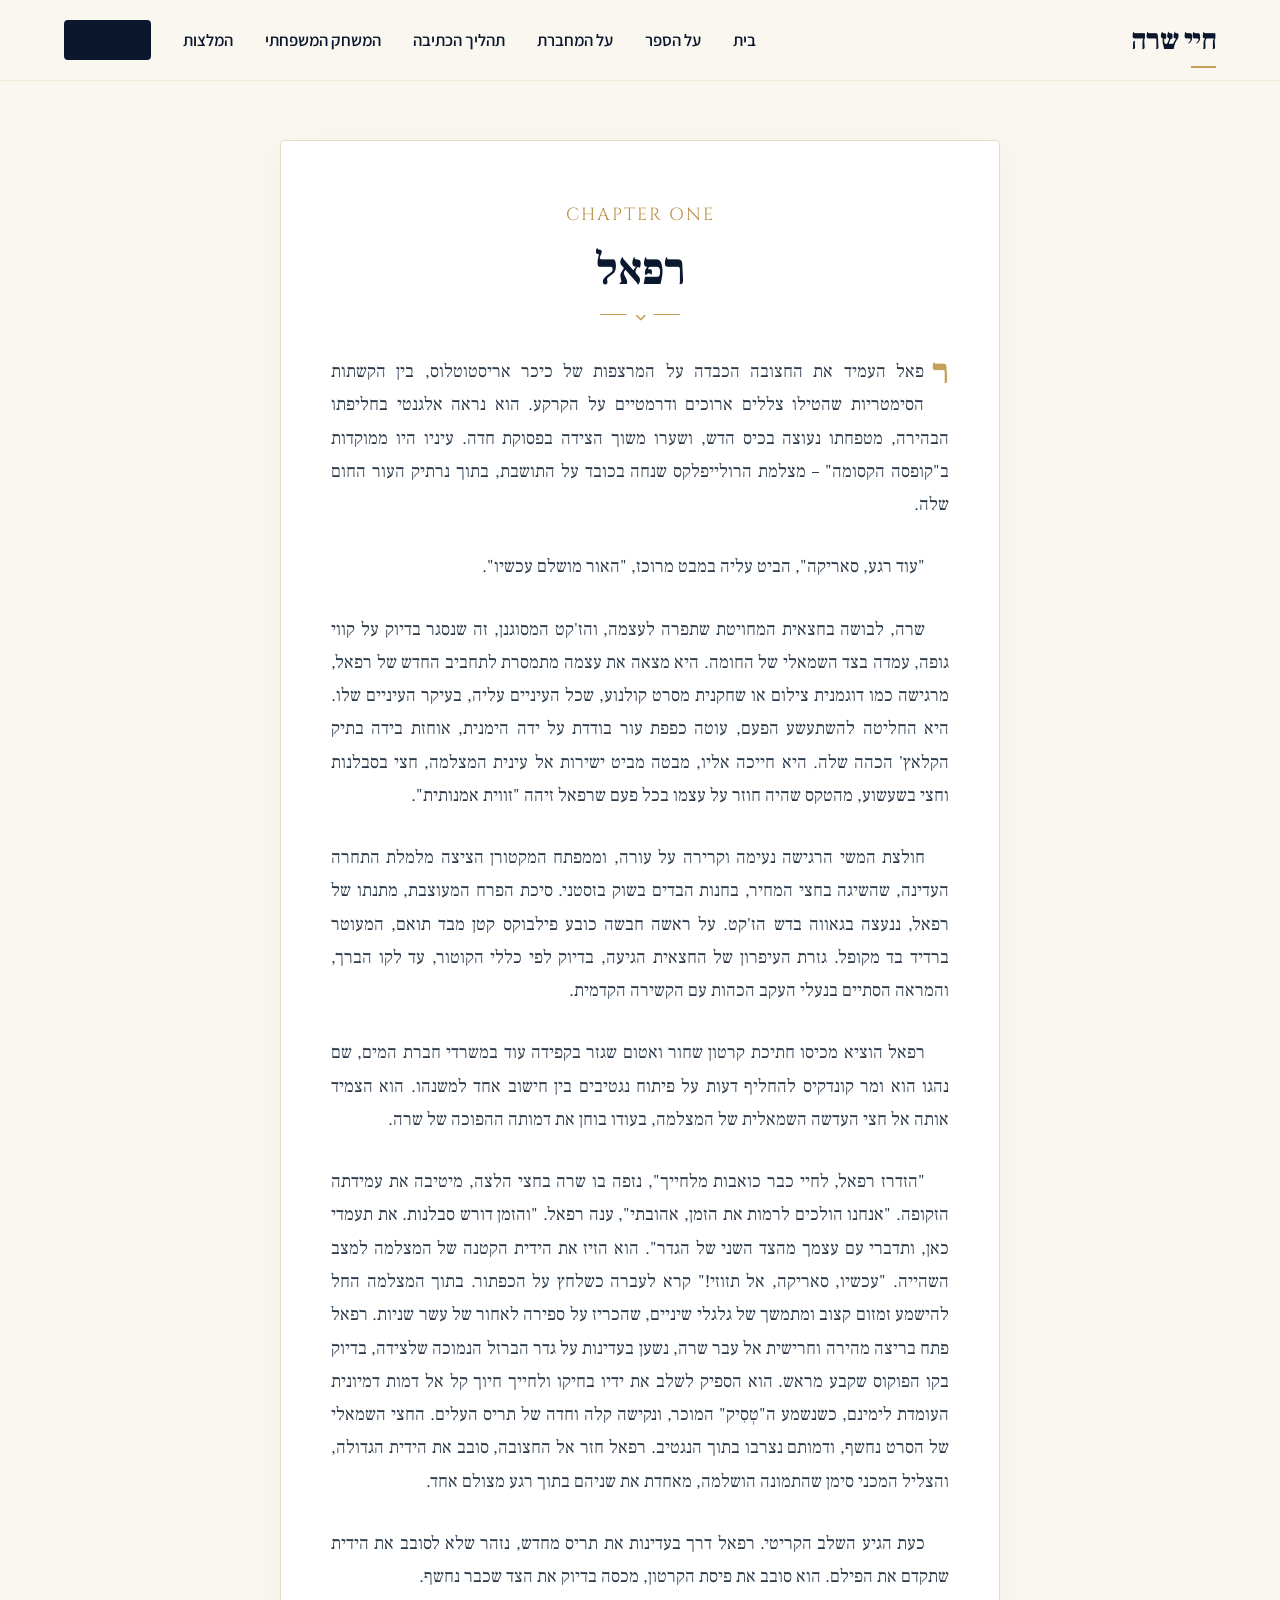
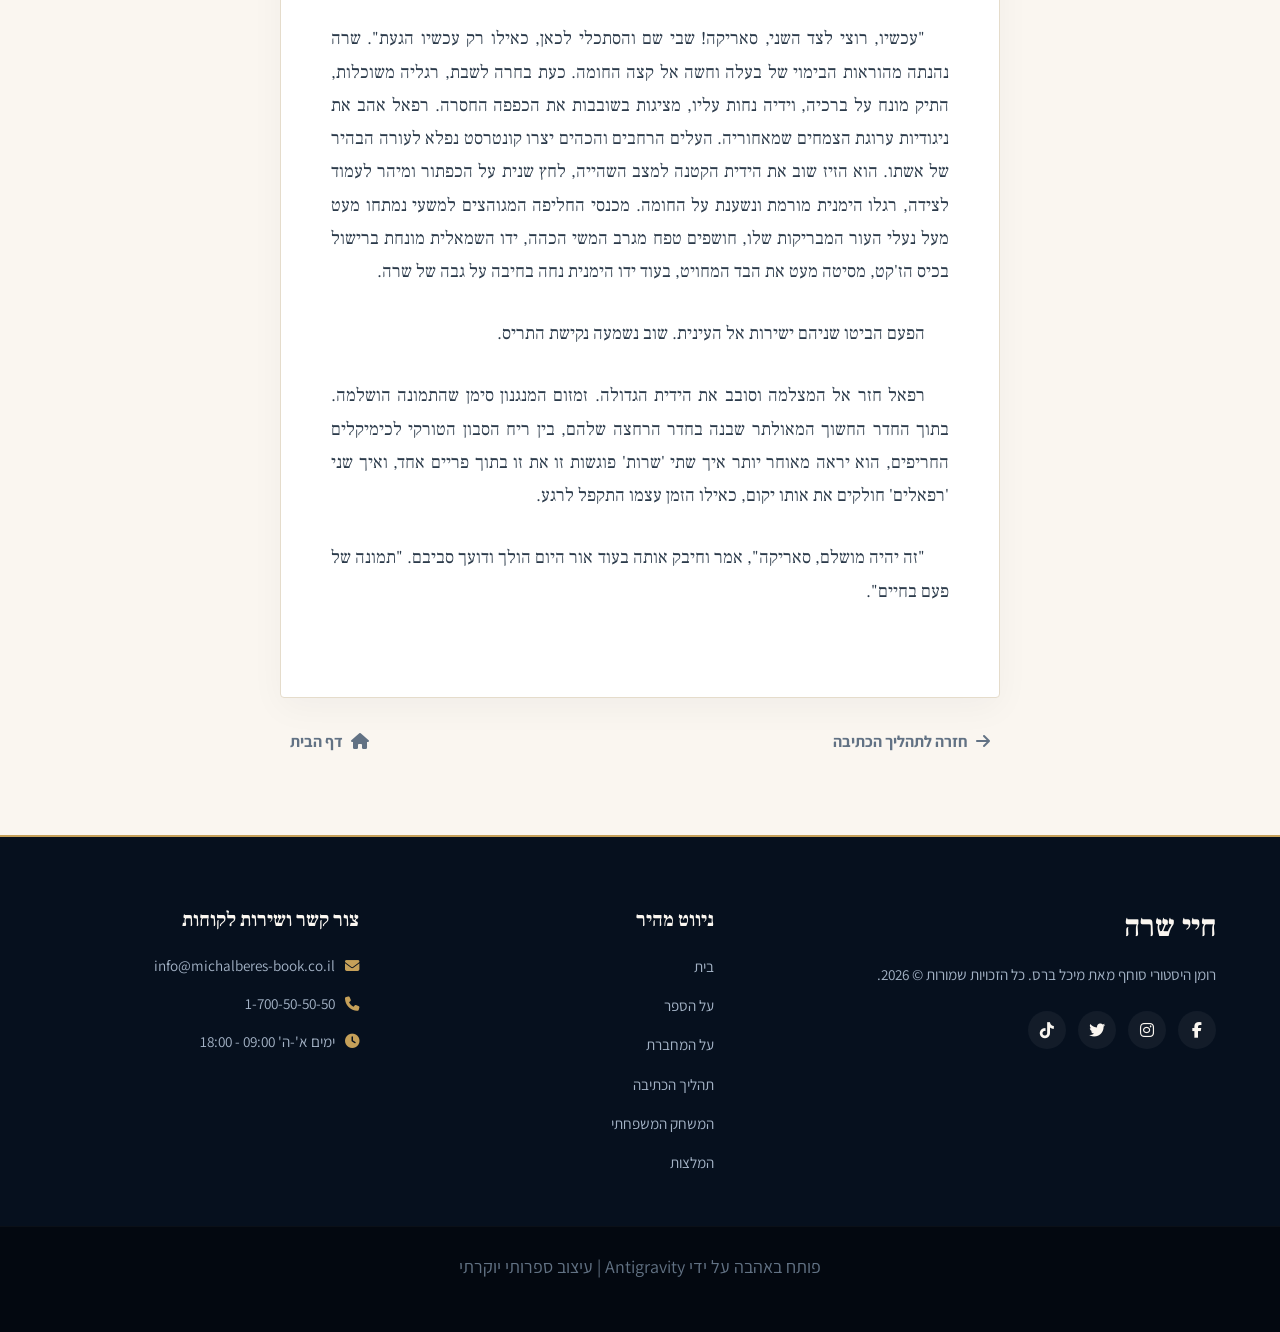
==== refael-chapter.html @ fc4e6c04 "Add full text reader page for Refael chapter and link it from case study" ====
<!DOCTYPE html>
<html lang="he" dir="rtl">
<head>
    <meta charset="UTF-8">
    <meta name="viewport" content="width=device-width, initial-scale=1.0">
    <meta name="description" content="הפרק המלא 'רפאל' מתוך הרומן ההיסטורי 'חיי שרה' מאת מיכל ברס.">
    <title>הפרק המלא: רפאל | חיי שרה מאת מיכל ברס</title>
    <!-- Google Fonts: Frank Ruhl Libre (Serif for headings) and Assistant (Sans-Serif for body) -->
    <link rel="preconnect" href="https://fonts.googleapis.com">
    <link rel="preconnect" href="https://fonts.gstatic.com" crossorigin>
    <link href="https://fonts.googleapis.com/css2?family=Assistant:wght@300;400;600;700&family=Frank+Ruhl+Libre:wght@300;500;700;900&family=Cinzel:wght@500;700&display=swap" rel="stylesheet">
    <!-- Font Awesome Icons -->
    <link rel="stylesheet" href="https://cdnjs.cloudflare.com/ajax/libs/font-awesome/6.4.0/css/all.min.css">
    <!-- Main stylesheet -->
    <link rel="stylesheet" href="styles.css">
    <style>
        .chapter-reader-page {
            padding-top: 140px;
            padding-bottom: 80px;
            background-color: var(--bg-cream);
        }
        .chapter-container-book {
            max-width: 720px;
            margin: 0 auto;
            background-color: #ffffff;
            border: 1px solid #e5dccb;
            padding: 60px 50px;
            box-shadow: 0 10px 35px rgba(10, 23, 44, 0.04);
            border-radius: 4px;
            position: relative;
        }
        @media (max-width: 768px) {
            .chapter-container-book {
                padding: 40px 24px;
                border: none;
                box-shadow: none;
                background: transparent;
            }
        }
        .chapter-title-decor {
            text-align: center;
            margin-bottom: 40px;
        }
        .chapter-num {
            font-family: var(--font-english);
            font-size: 1.1rem;
            color: var(--color-gold-hover);
            letter-spacing: 2px;
            text-transform: uppercase;
            display: block;
            margin-bottom: 10px;
        }
        .chapter-title {
            font-size: 2.8rem;
            font-weight: 700;
            color: var(--text-primary);
        }
        .chapter-decor-line {
            width: 80px;
            height: 1px;
            background-color: var(--color-gold);
            margin: 15px auto 0 auto;
            position: relative;
        }
        .chapter-decor-line::after {
            content: '\f107';
            font-family: 'Font Awesome 6 Free';
            font-weight: 900;
            position: absolute;
            top: -7px;
            left: 50%;
            transform: translateX(-50%);
            background-color: #fff;
            padding: 0 8px;
            color: var(--color-gold);
            font-size: 0.8rem;
        }
        .chapter-body-text {
            font-family: var(--font-heading);
            font-size: 1.35rem;
            line-height: 1.85;
            color: var(--text-secondary);
            text-align: justify;
            text-justify: inter-word;
        }
        .chapter-body-text p {
            margin-bottom: 1.8rem;
            text-indent: 1.5rem;
        }
        .chapter-body-text p:first-of-type {
            text-indent: 0;
        }
        .chapter-body-text p:first-of-type::first-letter {
            font-size: 2.2rem;
            font-weight: 900;
            color: var(--color-gold);
            float: right;
            margin-left: 8px;
            line-height: 1;
        }
        .reader-back-nav {
            max-width: 720px;
            margin: 30px auto 0 auto;
            display: flex;
            justify-content: space-between;
            align-items: center;
            padding: 0 10px;
        }
        .reader-back-nav a {
            font-family: var(--font-body);
            font-weight: 700;
            color: var(--text-muted);
            transition: var(--transition-quick);
            display: flex;
            align-items: center;
            gap: 8px;
        }
        .reader-back-nav a:hover {
            color: var(--color-gold-hover);
        }
    </style>
</head>
<body>

    <!-- Navigation Header -->
    <header class="main-header">
        <div class="header-container">
            <div class="logo">
                <a href="index.html" class="logo-text">חיי שרה</a>
            </div>
            
            <nav class="main-nav" id="mainNav">
                <ul>
                    <li><a href="index.html#hero">בית</a></li>
                    <li><a href="index.html#about">על הספר</a></li>
                    <li><a href="index.html#author">על המחברת</a></li>
                    <li><a href="writing-process.html">תהליך הכתיבה</a></li>
                    <li><a href="index.html#family-game">המשחק המשפחתי</a></li>
                    <li><a href="index.html#reviews">המלצות</a></li>
                    <li><a href="index.html#purchase" class="btn btn-nav">להזמנה עכשיו</a></li>
                </ul>
            </nav>

            <button class="nav-toggle" id="navToggle" aria-label="תפריט ניווט">
                <span></span>
                <span></span>
                <span></span>
            </button>
        </div>
    </header>

    <main class="chapter-reader-page">
        <div class="chapter-container-book">
            <div class="chapter-title-decor">
                <span class="chapter-num">Chapter One</span>
                <h1 class="chapter-title">רפאל</h1>
                <div class="chapter-decor-line"></div>
            </div>

            <div class="chapter-body-text">
                <p>רפאל העמיד את החצובה הכבדה על המרצפות של כיכר אריסטוטלוס, בין הקשתות הסימטריות שהטילו צללים ארוכים ודרמטיים על הקרקע. הוא נראה אלגנטי בחליפתו הבהירה, מטפחתו נעוצה בכיס הדש, ושערו משוך הצידה בפסוקת חדה. עיניו היו ממוקדות ב"קופסה הקסומה" – מצלמת הרולייפלקס שנחה בכובד על התושבת, בתוך נרתיק העור החום שלה.</p>
                
                <p>"עוד רגע, סאריקה", הביט עליה במבט מרוכז, "האור מושלם עכשיו".</p>
                
                <p>שרה, לבושה בחצאית המחויטת שתפרה לעצמה, והז'קט המסוגנן, זה שנסגר בדיוק על קווי גופה, עמדה בצד השמאלי של החומה. היא מצאה את עצמה מתמסרת לתחביב החדש של רפאל, מרגישה כמו דוגמנית צילום או שחקנית מסרט קולנוע, שכל העיניים עליה, בעיקר העיניים שלו. היא החליטה להשתעשע הפעם, עוטה כפפת עור בודדת על ידה הימנית, אוחזת בידה בתיק הקלאץ' הכהה שלה. היא חייכה אליו, מבטה מביט ישירות אל עינית המצלמה, חצי בסבלנות וחצי בשעשוע, מהטקס שהיה חוזר על עצמו בכל פעם שרפאל זיהה "זווית אמנותית".</p>
                
                <p>חולצת המשי הרגישה נעימה וקרירה על עורה, וממפתח המקטורן הציצה מלמלת התחרה העדינה, שהשיגה בחצי המחיר, בחנות הבדים בשוק בזסטני. סיכת הפרח המעוצבת, מתנתו של רפאל, ננעצה בגאווה בדש הז'קט. על ראשה חבשה כובע פילבוקס קטן מבד תואם, המעוטר ברדיד בד מקופל. גזרת העיפרון של החצאית הגיעה, בדיוק לפי כללי הקוטור, עד לקו הברך, והמראה הסתיים בנעלי העקב הכהות עם הקשירה הקדמית.</p>
                
                <p>רפאל הוציא מכיסו חתיכת קרטון שחור ואטום שגזר בקפידה עוד במשרדי חברת המים, שם נהגו הוא ומר קונדקיס להחליף דעות על פיתוח נגטיבים בין חישוב אחד למשנהו. הוא הצמיד אותה אל חצי העדשה השמאלית של המצלמה, בעודו בוחן את דמותה ההפוכה של שרה.</p>
                
                <p>"הזדרז רפאל, לחיי כבר כואבות מלחייך", נזפה בו שרה בחצי הלצה, מיטיבה את עמידתה הזקופה. "אנחנו הולכים לרמות את הזמן, אהובתי", ענה רפאל. "והזמן דורש סבלנות. את תעמדי כאן, ותדברי עם עצמך מהצד השני של הגדר". הוא הזיז את הידית הקטנה של המצלמה למצב השהייה. "עכשיו, סאריקה, אל תזוזי!" קרא לעברה כשלחץ על הכפתור. בתוך המצלמה החל להישמע זמזום קצוב ומתמשך של גלגלי שיניים, שהכריז על ספירה לאחור של עשר שניות. רפאל פתח בריצה מהירה וחרישית אל עבר שרה, נשען בעדינות על גדר הברזל הנמוכה שלצידה, בדיוק בקו הפוקוס שקבע מראש. הוא הספיק לשלב את ידיו בחיקו ולחייך חיוך קל אל דמות דמיונית העומדת לימינם, כשנשמע ה"טְסִיק" המוכר, ונקישה קלה וחדה של תריס העלים. החצי השמאלי של הסרט נחשף, ודמותם נצרבו בתוך הנגטיב. רפאל חזר אל החצובה, סובב את הידית הגדולה, והצליל המכני סימן שהתמונה הושלמה, מאחדת את שניהם בתוך רגע מצולם אחד.</p>
                
                <p>כעת הגיע השלב הקריטי. רפאל דרך בעדינות את תריס מחדש, נזהר שלא לסובב את הידית שתקדם את הפילם. הוא סובב את פיסת הקרטון, מכסה בדיוק את הצד שכבר נחשף.</p>
                
                <p>"עכשיו, רוצי לצד השני, סאריקה! שבי שם והסתכלי לכאן, כאילו רק עכשיו הגעת". שרה נהנתה מהוראות הבימוי של בעלה וחשה אל קצה החומה. כעת בחרה לשבת, רגליה משוכלות, התיק מונח על ברכיה, וידיה נחות עליו, מציגות בשובבות את הכפפה החסרה. רפאל אהב את ניגודיות ערוגת הצמחים שמאחוריה. העלים הרחבים והכהים יצרו קונטרסט נפלא לעורה הבהיר של אשתו. הוא הזיז שוב את הידית הקטנה למצב השהייה, לחץ שנית על הכפתור ומיהר לעמוד לצידה, רגלו הימנית מורמת ונשענת על החומה. מכנסי החליפה המגוהצים למשעי נמתחו מעט מעל נעלי העור המבריקות שלו, חושפים טפח מגרב המשי הכהה, ידו השמאלית מונחת ברישול בכיס הז'קט, מסיטה מעט את הבד המחויט, בעוד ידו הימנית נחה בחיבה על גבה של שרה.</p>
                
                <p>הפעם הביטו שניהם ישירות אל העינית. שוב נשמעה נקישת התריס.</p>
                
                <p>רפאל חזר אל המצלמה וסובב את הידית הגדולה. זמזום המנגנון סימן שהתמונה הושלמה. בתוך החדר החשוך המאולתר שבנה בחדר הרחצה שלהם, בין ריח הסבון הטורקי לכימיקלים החריפים, הוא יראה מאוחר יותר איך שתי 'שרות' פוגשות זו את זו בתוך פריים אחד, ואיך שני 'רפאלים' חולקים את אותו יקום, כאילו הזמן עצמו התקפל לרגע.</p>
                
                <p>"זה יהיה מושלם, סאריקה", אמר וחיבק אותה בעוד אור היום הולך ודועך סביבם. "תמונה של פעם בחיים".</p>
            </div>
        </div>

        <div class="reader-back-nav">
            <a href="writing-process.html"><i class="fa-solid fa-arrow-right"></i> חזרה לתהליך הכתיבה</a>
            <a href="index.html"><i class="fa-solid fa-house"></i> דף הבית</a>
        </div>
    </main>

    <!-- Footer -->
    <footer class="main-footer">
        <div class="container footer-container">
            <div class="footer-brand">
                <h2>חיי שרה</h2>
                <p>רומן היסטורי סוחף מאת מיכל ברס. כל הזכויות שמורות © 2026.</p>
                <div class="social-links">
                    <a href="#" aria-label="פייסבוק"><i class="fa-brands fa-facebook-f"></i></a>
                    <a href="#" aria-label="אינסטגרם"><i class="fa-brands fa-instagram"></i></a>
                    <a href="#" aria-label="טוויטר"><i class="fa-brands fa-twitter"></i></a>
                    <a href="#" aria-label="בוקטיקוק"><i class="fa-brands fa-tiktok"></i></a>
                </div>
            </div>

            <div class="footer-links">
                <h3>ניווט מהיר</h3>
                <ul>
                    <li><a href="index.html#hero">בית</a></li>
                    <li><a href="index.html#about">על הספר</a></li>
                    <li><a href="index.html#author">על המחברת</a></li>
                    <li><a href="writing-process.html">תהליך הכתיבה</a></li>
                    <li><a href="index.html#family-game">המשחק המשפחתי</a></li>
                    <li><a href="index.html#reviews">המלצות</a></li>
                </ul>
            </div>

            <div class="footer-contact">
                <h3>צור קשר ושירות לקוחות</h3>
                <p><i class="fa-solid fa-envelope text-gold"></i> info@michalberes-book.co.il</p>
                <p><i class="fa-solid fa-phone text-gold"></i> 1-700-50-50-50</p>
                <p><i class="fa-solid fa-clock text-gold"></i> ימים א'-ה' 09:00 - 18:00</p>
            </div>
        </div>
        <div class="footer-bottom">
            <p>פותח באהבה על ידי Antigravity | עיצוב ספרותי יוקרתי</p>
        </div>
    </footer>

    <!-- Script files -->
    <script src="script.js"></script>
</body>
</html>
---- styles.css ----
/* ==========================================================================
   Design System Variables & Base Settings
   ========================================================================== */
:root {
    --bg-cream: #faf6f0;
    --bg-cream-dark: #f3ede2;
    --bg-white: #ffffff;
    --text-primary: #0a172c; /* Deep luxury navy */
    --text-secondary: #2b3a4a; /* Medium charcoal navy */
    --text-muted: #627284;
    --color-gold: #c5a059; /* Sophisticated gold */
    --color-gold-hover: #b69047;
    --color-gold-light: #f5efe1;
    --color-navy-dark: #06101e;
    --color-navy-light: #162a45;
    
    --shadow-soft: 0 10px 30px rgba(10, 23, 44, 0.05);
    --shadow-medium: 0 15px 40px rgba(10, 23, 44, 0.08);
    --shadow-gold: 0 8px 25px rgba(197, 160, 89, 0.25);
    
    --font-heading: 'Frank Ruhl Libre', serif;
    --font-body: 'Assistant', sans-serif;
    --font-english: 'Cinzel', serif;
    
    --transition-smooth: all 0.4s cubic-bezier(0.165, 0.84, 0.44, 1);
    --transition-quick: all 0.2s ease-in-out;
}

/* Base Resets */
*, *::before, *::after {
    box-sizing: border-box;
    margin: 0;
    padding: 0;
}

html {
    scroll-behavior: smooth;
    font-size: 16px;
    -webkit-font-smoothing: antialiased;
}

body {
    background-color: var(--bg-cream);
    color: var(--text-secondary);
    font-family: var(--font-body);
    line-height: 1.7;
    overflow-x: hidden;
    text-align: right; /* RTL default */
}

/* Typography Selection */
h1, h2, h3, h4, h5, h6 {
    font-family: var(--font-heading);
    color: var(--text-primary);
    font-weight: 700;
    line-height: 1.3;
}

p {
    font-size: 1.125rem;
    margin-bottom: 1.5rem;
}

a {
    color: inherit;
    text-decoration: none;
    transition: var(--transition-quick);
}

img {
    max-width: 100%;
    height: auto;
    display: block;
}

.container {
    width: 100%;
    max-width: 1200px;
    margin: 0 auto;
    padding: 0 24px;
}

/* ==========================================================================
   Reusable UI Components
   ========================================================================== */
.btn {
    display: inline-flex;
    align-items: center;
    justify-content: center;
    gap: 8px;
    font-family: var(--font-body);
    font-weight: 700;
    font-size: 1.05rem;
    padding: 14px 28px;
    border-radius: 4px;
    cursor: pointer;
    transition: var(--transition-smooth);
    border: none;
}

.btn-primary {
    background: linear-gradient(135deg, var(--color-gold) 0%, #b8934b 100%);
    color: var(--bg-white);
    box-shadow: var(--shadow-gold);
}

.btn-primary:hover {
    transform: translateY(-2px);
    box-shadow: 0 12px 30px rgba(197, 160, 89, 0.35);
    background: linear-gradient(135deg, #ccaa62 0%, #a6813a 100%);
}

.btn-outline {
    background: transparent;
    color: var(--text-primary);
    border: 2px solid var(--text-primary);
}

.btn-outline:hover {
    background-color: var(--text-primary);
    color: var(--bg-cream);
    transform: translateY(-2px);
}

.btn-nav {
    background-color: var(--text-primary);
    color: var(--bg-cream);
    font-size: 0.95rem;
    padding: 8px 18px;
}

.btn-nav:hover {
    background-color: var(--color-gold);
    color: var(--bg-white);
    transform: scale(1.03);
}

.btn-sm {
    padding: 8px 16px;
    font-size: 0.9rem;
}

.btn-gold {
    background-color: var(--color-gold);
    color: var(--bg-white);
}

.btn-gold:hover {
    background-color: var(--color-gold-hover);
}

.btn-block {
    width: 100%;
}

.text-gold {
    color: var(--color-gold);
}

.text-center {
    text-align: center;
}

/* Sections Styling */
section {
    padding: 90px 0;
    position: relative;
}

.section-header {
    margin-bottom: 55px;
}

.section-subtitle {
    font-family: var(--font-english);
    font-size: 1.1rem;
    text-transform: uppercase;
    letter-spacing: 2px;
    color: var(--color-gold);
    display: block;
    margin-bottom: 10px;
    font-weight: 700;
}

.section-title {
    font-size: 2.5rem;
    font-weight: 800;
}

.title-divider {
    width: 70px;
    height: 3px;
    background-color: var(--color-gold);
    margin: 20px auto 0 auto;
}

.title-divider.align-right {
    margin-right: 0;
    margin-left: auto;
}

.paragraph-lead {
    font-size: 1.3rem;
    font-weight: 600;
    color: var(--text-primary);
    line-height: 1.6;
}

/* ==========================================================================
   Header and Navigation
   ========================================================================== */
.main-header {
    position: fixed;
    top: 0;
    left: 0;
    width: 100%;
    z-index: 100;
    background-color: rgba(250, 246, 240, 0.85);
    backdrop-filter: blur(15px);
    -webkit-backdrop-filter: blur(15px);
    border-bottom: 1px solid rgba(197, 160, 89, 0.15);
    transition: var(--transition-smooth);
}

.main-header.scrolled {
    padding: 8px 0;
    background-color: rgba(250, 246, 240, 0.98);
    box-shadow: var(--shadow-soft);
}

.header-container {
    display: flex;
    justify-content: space-between;
    align-items: center;
    height: 80px;
    max-width: 1200px;
    margin: 0 auto;
    padding: 0 24px;
}

.logo {
    display: flex;
    align-items: center;
}

.logo-text {
    font-family: var(--font-heading);
    font-size: 1.8rem;
    font-weight: 900;
    color: var(--text-primary);
    position: relative;
    letter-spacing: -0.5px;
}

.logo-text::after {
    content: '';
    position: absolute;
    bottom: -4px;
    right: 0;
    width: 25px;
    height: 2px;
    background-color: var(--color-gold);
}

.main-nav ul {
    display: flex;
    list-style: none;
    align-items: center;
    gap: 32px;
}

.main-nav a {
    font-family: var(--font-body);
    font-weight: 600;
    font-size: 1.05rem;
    color: var(--text-primary);
    position: relative;
    padding: 6px 0;
}

.main-nav a:not(.btn)::after {
    content: '';
    position: absolute;
    bottom: 0;
    right: 0;
    width: 0;
    height: 2px;
    background-color: var(--color-gold);
    transition: var(--transition-quick);
}

.main-nav a:not(.btn):hover::after {
    width: 100%;
}

.main-nav a:not(.btn):hover {
    color: var(--color-gold);
}

/* Nav Toggle for mobile */
.nav-toggle {
    display: none;
    background: transparent;
    border: none;
    cursor: pointer;
    flex-direction: column;
    gap: 6px;
    width: 30px;
    height: 24px;
    justify-content: center;
    z-index: 101;
}

.nav-toggle span {
    width: 100%;
    height: 2px;
    background-color: var(--text-primary);
    transition: var(--transition-quick);
}

.nav-toggle.active span:nth-child(1) {
    transform: rotate(45deg) translate(6px, 6px);
}

.nav-toggle.active span:nth-child(2) {
    opacity: 0;
}

.nav-toggle.active span:nth-child(3) {
    transform: rotate(-45deg) translate(5px, -5px);
}

/* Floating conversion bar for mobile */
.floating-bar {
    position: fixed;
    bottom: 0;
    left: 0;
    width: 100%;
    background-color: var(--color-navy-dark);
    color: var(--bg-cream);
    z-index: 99;
    padding: 12px 20px;
    box-shadow: 0 -5px 25px rgba(0, 0, 0, 0.15);
    transform: translateY(100%);
    transition: var(--transition-smooth);
    border-top: 1px solid rgba(197, 160, 89, 0.3);
}

.floating-bar.visible {
    transform: translateY(0);
}

.floating-bar-container {
    display: flex;
    justify-content: space-between;
    align-items: center;
    max-width: 600px;
    margin: 0 auto;
}

.floating-title {
    font-family: var(--font-heading);
    font-weight: 700;
    font-size: 1.05rem;
}

/* ==========================================================================
   Hero Section
   ========================================================================== */
.hero-section {
    min-height: 100vh;
    padding-top: 140px;
    padding-bottom: 70px;
    display: flex;
    align-items: center;
    background: radial-gradient(circle at 10% 20%, rgba(250, 246, 240, 0.85) 0%, rgba(243, 237, 226, 0.95) 100%);
}

.hero-bg-overlay {
    position: absolute;
    top: 0;
    left: 0;
    width: 100%;
    height: 100%;
    background-image: radial-gradient(rgba(197, 160, 89, 0.04) 1px, transparent 0);
    background-size: 24px 24px;
    pointer-events: none;
}

.hero-container {
    display: grid;
    grid-template-columns: 1.2fr 0.8fr;
    gap: 60px;
    align-items: center;
}

.hero-content {
    position: relative;
    z-index: 2;
}

.hero-badge {
    display: inline-block;
    padding: 6px 14px;
    background-color: var(--color-gold-light);
    color: var(--color-gold-hover);
    font-family: var(--font-body);
    font-weight: 700;
    font-size: 0.9rem;
    border-radius: 50px;
    margin-bottom: 20px;
    border: 1px solid rgba(197, 160, 89, 0.2);
}

.hero-title {
    font-size: 4.2rem;
    font-weight: 900;
    letter-spacing: -1px;
    margin-bottom: 12px;
    color: var(--text-primary);
    text-shadow: 0 2px 10px rgba(10, 23, 44, 0.02);
}

.hero-subtitle {
    font-size: 1.8rem;
    font-weight: 500;
    color: var(--text-secondary);
    margin-bottom: 24px;
    line-height: 1.4;
    max-width: 90%;
}

.hero-lead {
    font-size: 1.2rem;
    color: var(--text-muted);
    margin-bottom: 35px;
    max-width: 85%;
}

.hero-cta-group {
    display: flex;
    gap: 16px;
    margin-bottom: 40px;
}

.hero-trust-indicators {
    display: flex;
    gap: 28px;
    flex-wrap: wrap;
}

.trust-item {
    display: flex;
    align-items: center;
    gap: 8px;
    font-size: 0.95rem;
    font-weight: 600;
    color: var(--text-primary);
}

.trust-item i {
    font-size: 0.9rem;
}

/* Interactive 3D Book Mockup Styling */
.hero-image-wrapper {
    display: flex;
    justify-content: center;
    align-items: center;
    position: relative;
    z-index: 2;
}

.book-container-3d {
    width: 280px;
    height: 410px;
    perspective: 1500px;
}

.book-3d {
    width: 100%;
    height: 100%;
    position: relative;
    transform-style: preserve-3d;
    transform: rotateY(-20deg) rotateX(10deg);
    transition: transform 0.5s cubic-bezier(0.165, 0.84, 0.44, 1);
    cursor: grab;
}

.book-3d:active {
    cursor: grabbing;
}

/* 3D Sides */
.book-cover {
    width: 100%;
    height: 100%;
    position: absolute;
    top: 0;
    left: 0;
    z-index: 5;
    background-color: var(--text-primary);
    border-radius: 2px 8px 8px 2px;
    box-shadow: 10px 10px 30px rgba(10, 23, 44, 0.15);
    overflow: hidden;
    transform: translateZ(12px);
    transition: var(--transition-quick);
}

.book-cover img {
    width: 100%;
    height: 100%;
    object-fit: cover;
}

.book-spine {
    width: 24px;
    height: 100%;
    position: absolute;
    top: 0;
    left: 0;
    background: linear-gradient(90deg, #050b14 0%, var(--text-primary) 50%, #162438 100%);
    transform: rotateY(90deg) translateZ(-12px);
    z-index: 4;
    border-radius: 2px;
    display: flex;
    align-items: center;
    justify-content: center;
}

/* Spine text styling */
.book-spine::after {
    content: 'חיי שרה  |  מיכל ברס';
    color: var(--color-gold);
    font-family: var(--font-heading);
    font-weight: 500;
    font-size: 0.75rem;
    white-space: nowrap;
    transform: rotate(-90deg);
    letter-spacing: 1px;
}

.book-shadow {
    width: 105%;
    height: 102%;
    position: absolute;
    top: 3%;
    left: -4%;
    background-color: rgba(10, 23, 44, 0.25);
    filter: blur(20px);
    transform: translateZ(-25px);
    z-index: 1;
    border-radius: 10px;
    pointer-events: none;
    transition: var(--transition-smooth);
}

/* Simulated book pages on the right edge */
.book-3d::before {
    content: '';
    width: 100%;
    height: 98%;
    position: absolute;
    top: 1%;
    left: 2px;
    background-color: #eee9e0;
    box-shadow: inset 5px 0 10px rgba(0, 0, 0, 0.08);
    transform: translateZ(-10px) rotateY(-5deg);
    z-index: 2;
    border-radius: 0 4px 4px 0;
}

/* Hover rotation animation done in JS, fallback hover here */
.book-container-3d:hover .book-3d {
    transform: rotateY(-5deg) rotateX(5deg) scale(1.02);
}

.book-container-3d:hover .book-shadow {
    box-shadow: 15px 20px 40px rgba(10, 23, 44, 0.35);
    top: 5%;
}

/* ==========================================================================
   Badges / Features Section
   ========================================================================== */
.badges-section {
    background-color: var(--bg-cream-dark);
    padding: 30px 0;
    border-top: 1px solid rgba(197, 160, 89, 0.1);
    border-bottom: 1px solid rgba(197, 160, 89, 0.1);
}

.badges-container {
    display: flex;
    justify-content: space-around;
    align-items: center;
    flex-wrap: wrap;
    gap: 30px;
}

.badge-item {
    display: flex;
    align-items: center;
    gap: 12px;
    font-size: 1.1rem;
    font-weight: 700;
    color: var(--text-primary);
}

.badge-item i {
    font-size: 1.4rem;
    color: var(--color-gold);
}

/* ==========================================================================
   About Book Section
   ========================================================================== */
.about-section {
    background-color: var(--bg-cream);
}

.about-grid {
    display: grid;
    grid-template-columns: 1.1fr 0.9fr;
    gap: 70px;
    align-items: center;
}

.about-text p {
    color: var(--text-secondary);
    font-size: 1.15rem;
    margin-bottom: 1.6rem;
}

.features-list {
    margin-top: 35px;
    display: flex;
    flex-direction: column;
    gap: 24px;
}

.feature-item {
    display: flex;
    gap: 16px;
}

.feature-icon {
    flex-shrink: 0;
    width: 46px;
    height: 46px;
    background-color: var(--color-gold-light);
    color: var(--color-gold);
    border-radius: 50%;
    display: flex;
    align-items: center;
    justify-content: center;
    font-size: 1.15rem;
    box-shadow: 0 4px 10px rgba(197, 160, 89, 0.1);
}

.feature-body h3 {
    font-size: 1.25rem;
    margin-bottom: 4px;
    font-weight: 700;
}

.feature-body p {
    font-size: 1.05rem;
    color: var(--text-muted);
    margin: 0;
}

.themes-card {
    background-color: var(--bg-white);
    border-radius: 8px;
    padding: 35px;
    box-shadow: var(--shadow-soft);
    border: 1px solid rgba(197, 160, 89, 0.12);
}

.themes-title {
    font-size: 1.5rem;
    text-align: center;
    margin-bottom: 30px;
    font-weight: 700;
    position: relative;
    padding-bottom: 12px;
}

.themes-title::after {
    content: '';
    position: absolute;
    bottom: 0;
    left: 50%;
    transform: translateX(-50%);
    width: 40px;
    height: 2px;
    background-color: var(--color-gold);
}

.themes-grid {
    display: grid;
    grid-template-columns: 1fr 1fr;
    gap: 24px;
}

.theme-box {
    text-align: center;
    padding: 10px;
}

.theme-icon {
    font-size: 1.8rem;
    color: var(--color-gold);
    margin-bottom: 10px;
}

.theme-box h4 {
    font-size: 1.15rem;
    margin-bottom: 8px;
    font-weight: 700;
}

.theme-box p {
    font-size: 0.95rem;
    color: var(--text-muted);
    margin: 0;
}

/* ==========================================================================
   Quote Callout
   ========================================================================== */
.quote-callout {
    background: linear-gradient(180deg, var(--bg-cream-dark) 0%, var(--bg-cream) 100%);
    padding: 70px 0;
    border-top: 1px solid rgba(197, 160, 89, 0.1);
    border-bottom: 1px solid rgba(197, 160, 89, 0.1);
}

.quote-icon {
    font-size: 2.2rem;
    color: var(--color-gold);
    margin-bottom: 25px;
    opacity: 0.6;
}

.quote-callout blockquote {
    font-family: var(--font-heading);
    font-size: 1.9rem;
    font-weight: 500;
    font-style: italic;
    color: var(--text-primary);
    max-width: 850px;
    margin: 0 auto 20px auto;
    line-height: 1.5;
}

.quote-callout cite {
    font-family: var(--font-body);
    font-weight: 700;
    font-size: 1.05rem;
    color: var(--color-gold-hover);
    display: block;
    letter-spacing: 1px;
}

/* ==========================================================================
   Author Bio Section
   ========================================================================== */
.author-section {
    background-color: var(--bg-white);
}

.author-grid {
    display: grid;
    grid-template-columns: 0.9fr 1.1fr;
    gap: 70px;
    align-items: center;
}

.author-image-wrapper {
    display: flex;
    justify-content: center;
}

.author-frame {
    position: relative;
    padding: 12px;
    background-color: var(--bg-cream);
    border: 1px solid rgba(197, 160, 89, 0.3);
    box-shadow: var(--shadow-medium);
    border-radius: 4px;
}

.author-frame img {
    border-radius: 2px;
    width: 320px;
    height: 420px;
    object-fit: cover;
}

.author-frame::before {
    content: '';
    position: absolute;
    top: -12px;
    left: -12px;
    right: -12px;
    bottom: -12px;
    border: 1px dashed rgba(197, 160, 89, 0.4);
    pointer-events: none;
    border-radius: 6px;
}

.author-content p {
    color: var(--text-secondary);
    margin-bottom: 1.4rem;
}

.author-quote {
    margin-top: 30px;
    padding: 20px 24px;
    border-right: 4px solid var(--color-gold);
    background-color: var(--bg-cream-dark);
    font-style: italic;
    font-size: 1.1rem;
    border-radius: 0 4px 4px 0;
}

/* ==========================================================================
   Testimonials / Reviews Section
   ========================================================================== */
.reviews-section {
    background-color: var(--bg-cream-dark);
}

.reviews-grid {
    display: grid;
    grid-template-columns: repeat(3, 1fr);
    gap: 30px;
}

.review-card {
    background-color: var(--bg-white);
    border-radius: 6px;
    padding: 35px;
    box-shadow: var(--shadow-soft);
    border: 1px solid rgba(10, 23, 44, 0.04);
    display: flex;
    flex-direction: column;
    justify-content: space-between;
    position: relative;
    transition: var(--transition-smooth);
}

.review-card:hover {
    transform: translateY(-5px);
    box-shadow: var(--shadow-medium);
}

.review-card.featured {
    border: 2px solid var(--color-gold);
    transform: scale(1.04);
    z-index: 2;
    box-shadow: var(--shadow-medium);
}

.review-card.featured:hover {
    transform: translateY(-5px) scale(1.04);
}

.featured-badge {
    position: absolute;
    top: -14px;
    right: 50%;
    transform: translateX(50%);
    background-color: var(--color-gold);
    color: var(--bg-white);
    padding: 4px 14px;
    font-size: 0.8rem;
    font-weight: 700;
    border-radius: 50px;
    text-transform: uppercase;
}

.review-stars {
    margin-bottom: 20px;
}

.review-stars i {
    color: var(--color-gold);
    font-size: 0.95rem;
}

.review-text {
    font-size: 1.05rem;
    color: var(--text-secondary);
    line-height: 1.6;
    margin-bottom: 25px;
    font-style: italic;
}

.review-author {
    display: flex;
    align-items: center;
    gap: 16px;
}

.author-avatar {
    width: 44px;
    height: 44px;
    border-radius: 50%;
    background-color: var(--bg-cream-dark);
    display: flex;
    align-items: center;
    justify-content: center;
    color: var(--color-gold-hover);
    font-size: 1.1rem;
}

.review-card.featured .author-avatar {
    background-color: var(--color-gold-light);
}

.author-info h4 {
    font-size: 1.05rem;
    font-weight: 700;
    margin: 0;
}

.author-info span {
    font-size: 0.85rem;
    color: var(--text-muted);
}

/* ==========================================================================
   Purchase / CTA Section
   ========================================================================== */
.purchase-section {
    background-color: var(--bg-cream);
    border-top: 1px solid rgba(197, 160, 89, 0.15);
}

.purchase-container {
    display: grid;
    grid-template-columns: 1fr 1.1fr;
    gap: 60px;
    align-items: flex-start;
}

.purchase-title {
    font-size: 2.5rem;
    font-weight: 800;
    margin-bottom: 15px;
}

.purchase-subtitle {
    font-size: 1.15rem;
    color: var(--text-secondary);
    margin-bottom: 30px;
}

/* Promo discount and urgency box */
.promo-box {
    background-color: var(--bg-white);
    border-radius: 6px;
    padding: 30px;
    border: 1px solid rgba(197, 160, 89, 0.2);
    box-shadow: var(--shadow-soft);
    margin-bottom: 30px;
}

.promo-header {
    font-size: 1.05rem;
    font-weight: 700;
    color: var(--text-primary);
    margin-bottom: 12px;
}

.promo-price {
    display: flex;
    align-items: center;
    gap: 16px;
    margin-bottom: 24px;
}

.old-price {
    font-size: 1.6rem;
    text-decoration: line-through;
    color: var(--text-muted);
}

.new-price {
    font-size: 2.8rem;
    font-weight: 800;
    font-family: var(--font-heading);
}

.discount-badge {
    background-color: #2b7049;
    color: var(--bg-white);
    padding: 4px 10px;
    font-size: 0.85rem;
    font-weight: 700;
    border-radius: 4px;
}

.countdown-wrapper {
    border-top: 1px dashed rgba(197, 160, 89, 0.2);
    padding-top: 20px;
}

.countdown-title {
    font-size: 0.95rem;
    font-weight: 700;
    margin-bottom: 12px;
    color: var(--text-muted);
}

.countdown {
    display: flex;
    gap: 16px;
}

.countdown-item {
    background-color: var(--bg-cream-dark);
    padding: 10px 14px;
    border-radius: 4px;
    min-width: 65px;
    text-align: center;
}

.countdown-item span {
    display: block;
    font-size: 1.6rem;
    font-weight: 800;
    font-family: var(--font-heading);
    color: var(--text-primary);
    line-height: 1.1;
}

.countdown-item label {
    font-size: 0.75rem;
    font-weight: 600;
    color: var(--text-muted);
    text-transform: uppercase;
}

/* Secure order form styling */
.purchase-card {
    background-color: var(--bg-white);
    border-radius: 8px;
    padding: 40px;
    box-shadow: var(--shadow-medium);
    border: 1px solid rgba(197, 160, 89, 0.15);
}

.purchase-card h3 {
    font-size: 1.7rem;
    text-align: center;
    margin-bottom: 6px;
}

.form-lead {
    text-align: center;
    font-size: 0.95rem;
    color: var(--text-muted);
    margin-bottom: 30px;
}

.order-form {
    display: flex;
    flex-direction: column;
    gap: 20px;
}

.form-group-row {
    display: grid;
    grid-template-columns: 1fr 1fr;
    gap: 16px;
}

/* For screens where the row splits */
@media (max-width: 600px) {
    .form-group-row {
        grid-template-columns: 1fr;
    }
}

.form-group {
    display: flex;
    flex-direction: column;
    gap: 6px;
}

.form-group label {
    font-size: 0.95rem;
    font-weight: 700;
    color: var(--text-primary);
}

.form-group input[type="text"],
.form-group input[type="email"],
.form-group input[type="tel"] {
    font-family: var(--font-body);
    font-size: 1rem;
    padding: 12px 16px;
    border: 1.5px solid #d8e0e9;
    border-radius: 4px;
    outline: none;
    transition: var(--transition-quick);
}

.form-group input:focus {
    border-color: var(--color-gold);
    box-shadow: 0 0 0 3px rgba(197, 160, 89, 0.1);
}

/* Format Selectors */
.format-options {
    display: flex;
    flex-direction: column;
    gap: 10px;
}

.format-option {
    border: 1.5px solid #d8e0e9;
    border-radius: 4px;
    padding: 14px 16px;
    cursor: pointer;
    display: flex;
    align-items: center;
    gap: 12px;
    transition: var(--transition-quick);
}

.format-option input[type="radio"] {
    accent-color: var(--color-gold);
    width: 18px;
    height: 18px;
    flex-shrink: 0;
}

.format-option.active {
    border-color: var(--color-gold);
    background-color: var(--color-gold-light);
}

.option-content {
    display: flex;
    justify-content: space-between;
    width: 100%;
    font-weight: 600;
}

.option-title {
    color: var(--text-primary);
}

.option-price {
    color: var(--color-gold-hover);
    font-family: var(--font-heading);
    font-weight: 700;
}

.btn-submit {
    margin-top: 10px;
}

.payment-guarantee {
    display: flex;
    align-items: center;
    gap: 10px;
    margin-top: 25px;
    font-size: 0.85rem;
    color: var(--text-muted);
    border-top: 1px solid #eee;
    padding-top: 20px;
    line-height: 1.5;
}

.payment-guarantee i {
    font-size: 1.1rem;
}

/* ==========================================================================
   Footer Section
   ========================================================================== */
.main-footer {
    background-color: var(--color-navy-dark);
    color: #a4b3c6;
    padding: 70px 0 0 0;
    border-top: 2px solid var(--color-gold);
    text-align: right;
}

.footer-container {
    display: grid;
    grid-template-columns: 1.5fr 1fr 1fr;
    gap: 60px;
    margin-bottom: 50px;
}

.footer-brand h2 {
    color: var(--bg-cream);
    font-size: 1.9rem;
    margin-bottom: 15px;
    position: relative;
    display: inline-block;
}

.footer-brand p {
    font-size: 0.95rem;
    line-height: 1.6;
    margin-bottom: 25px;
}

.social-links {
    display: flex;
    gap: 12px;
}

.social-links a {
    width: 38px;
    height: 38px;
    background-color: rgba(250, 246, 240, 0.05);
    color: var(--bg-cream);
    border-radius: 50%;
    display: flex;
    align-items: center;
    justify-content: center;
    transition: var(--transition-quick);
}

.social-links a:hover {
    background-color: var(--color-gold);
    color: var(--bg-white);
    transform: translateY(-2px);
}

.footer-links h3,
.footer-contact h3 {
    color: var(--bg-cream);
    font-size: 1.25rem;
    margin-bottom: 20px;
    font-weight: 700;
}

.footer-links ul {
    list-style: none;
    display: flex;
    flex-direction: column;
    gap: 12px;
}

.footer-links a {
    font-size: 0.95rem;
}

.footer-links a:hover {
    color: var(--color-gold);
    padding-right: 4px;
}

.footer-contact p {
    font-size: 0.95rem;
    margin-bottom: 12px;
    display: flex;
    align-items: center;
    gap: 10px;
}

.footer-contact i {
    font-size: 0.9rem;
}

.footer-bottom {
    background-color: #030810;
    padding: 25px 0;
    text-align: center;
    font-size: 0.85rem;
    color: #627284;
    border-top: 1px solid rgba(250, 246, 240, 0.03);
}

/* ==========================================================================
   Modals & Interaction
   ========================================================================== */
.modal {
    position: fixed;
    top: 0;
    left: 0;
    width: 100%;
    height: 100%;
    background-color: rgba(6, 16, 30, 0.7);
    backdrop-filter: blur(8px);
    z-index: 1000;
    display: flex;
    align-items: center;
    justify-content: center;
    opacity: 0;
    pointer-events: none;
    transition: opacity 0.4s ease;
}

.modal.active {
    opacity: 1;
    pointer-events: all;
}

.modal-content {
    background-color: var(--bg-white);
    border-radius: 8px;
    padding: 45px 35px;
    max-width: 500px;
    width: 90%;
    box-shadow: 0 20px 50px rgba(0, 0, 0, 0.3);
    position: relative;
    text-align: center;
    border: 1px solid rgba(197, 160, 89, 0.3);
    transform: translateY(20px);
    transition: transform 0.4s cubic-bezier(0.165, 0.84, 0.44, 1);
}

.modal.active .modal-content {
    transform: translateY(0);
}

.modal-close {
    position: absolute;
    top: 15px;
    right: 20px;
    font-size: 1.8rem;
    background: transparent;
    border: none;
    cursor: pointer;
    color: var(--text-muted);
}

.modal-close:hover {
    color: var(--text-primary);
}

.modal-icon {
    font-size: 4rem;
    color: #2b7049;
    margin-bottom: 20px;
}

.modal-content h2 {
    font-size: 1.9rem;
    margin-bottom: 12px;
}

.modal-content p {
    font-size: 1.05rem;
    color: var(--text-secondary);
    margin-bottom: 12px;
}

.modal-content button {
    margin-top: 15px;
}

/* ==========================================================================
   Animations & Transitions (Intersection Observer)
   ========================================================================== */
.reveal {
    opacity: 0;
    transform: translateY(30px);
    transition: opacity 0.8s ease, transform 0.8s cubic-bezier(0.165, 0.84, 0.44, 1);
}

.reveal.active {
    opacity: 1;
    transform: translateY(0);
}

/* Delay modifiers */
.delay-100 { transition-delay: 0.1s; }
.delay-200 { transition-delay: 0.2s; }
.delay-300 { transition-delay: 0.3s; }
.delay-400 { transition-delay: 0.4s; }

/* ==========================================================================
   Responsive Media Queries
   ========================================================================== */
@media (max-width: 1024px) {
    .hero-container {
        grid-template-columns: 1fr;
        gap: 50px;
        text-align: center;
        padding-top: 40px;
    }
    
    .hero-content {
        order: 2;
    }
    
    .hero-image-wrapper {
        order: 1;
    }
    
    .hero-subtitle {
        margin-left: auto;
        margin-right: auto;
    }
    
    .hero-lead {
        margin-left: auto;
        margin-right: auto;
    }
    
    .hero-cta-group {
        justify-content: center;
    }
    
    .hero-trust-indicators {
        justify-content: center;
    }
    
    .about-grid {
        grid-template-columns: 1fr;
        gap: 40px;
    }
    
    .author-grid {
        grid-template-columns: 1fr;
        gap: 40px;
    }
    
    .author-image-wrapper {
        order: 1;
    }
    
    .author-content {
        order: 2;
    }
    
    .reviews-grid {
        grid-template-columns: 1fr;
        gap: 40px;
    }
    
    .review-card.featured {
        transform: none;
    }
    
    .review-card.featured:hover {
        transform: translateY(-5px);
    }
    
    .featured-badge {
        position: relative;
        top: 0;
        right: 0;
        transform: none;
        display: inline-block;
        margin: -10px auto 20px auto;
    }
    
    .purchase-container {
        grid-template-columns: 1fr;
        gap: 40px;
    }
    
    .footer-container {
        grid-template-columns: 1.2fr 1fr;
        gap: 40px;
    }
}

@media (max-width: 768px) {
    section {
        padding: 60px 0;
    }
    
    .hero-title {
        font-size: 2.8rem;
    }
    
    .hero-subtitle {
        font-size: 1.4rem;
    }
    
    .section-title {
        font-size: 2rem;
    }
    
    .main-nav {
        position: fixed;
        top: 80px;
        right: 0;
        width: 100%;
        height: calc(100vh - 80px);
        background-color: var(--bg-cream);
        box-shadow: 0 10px 20px rgba(0,0,0,0.05);
        z-index: 98;
        transform: translateX(100%);
        transition: var(--transition-smooth);
        border-top: 1px solid rgba(197, 160, 89, 0.1);
        display: flex;
        align-items: center;
        justify-content: center;
    }
    
    .main-nav.active {
        transform: translateX(0);
    }
    
    .main-nav ul {
        flex-direction: column;
        gap: 30px;
        align-items: center;
        width: 100%;
    }
    
    .main-nav a {
        font-size: 1.3rem;
    }
    
    .nav-toggle {
        display: flex;
    }
    
    .footer-container {
        grid-template-columns: 1fr;
        gap: 30px;
    }
}

@media (max-width: 480px) {
    .hero-title {
        font-size: 2.3rem;
    }
    
    .hero-cta-group {
        flex-direction: column;
        width: 100%;
    }
    
    .btn {
        width: 100%;
    }
    
    .badges-container {
        flex-direction: column;
        align-items: flex-start;
        gap: 20px;
        padding-left: 20px;
    }
    
    .themes-grid {
        grid-template-columns: 1fr;
    }
    
    .quote-callout blockquote {
        font-size: 1.4rem;
    }
    
    .author-frame img {
        width: 100%;
        height: 320px;
    }
    
    .purchase-card {
        padding: 24px 16px;
    }
    
    .countdown {
        justify-content: center;
    }
}
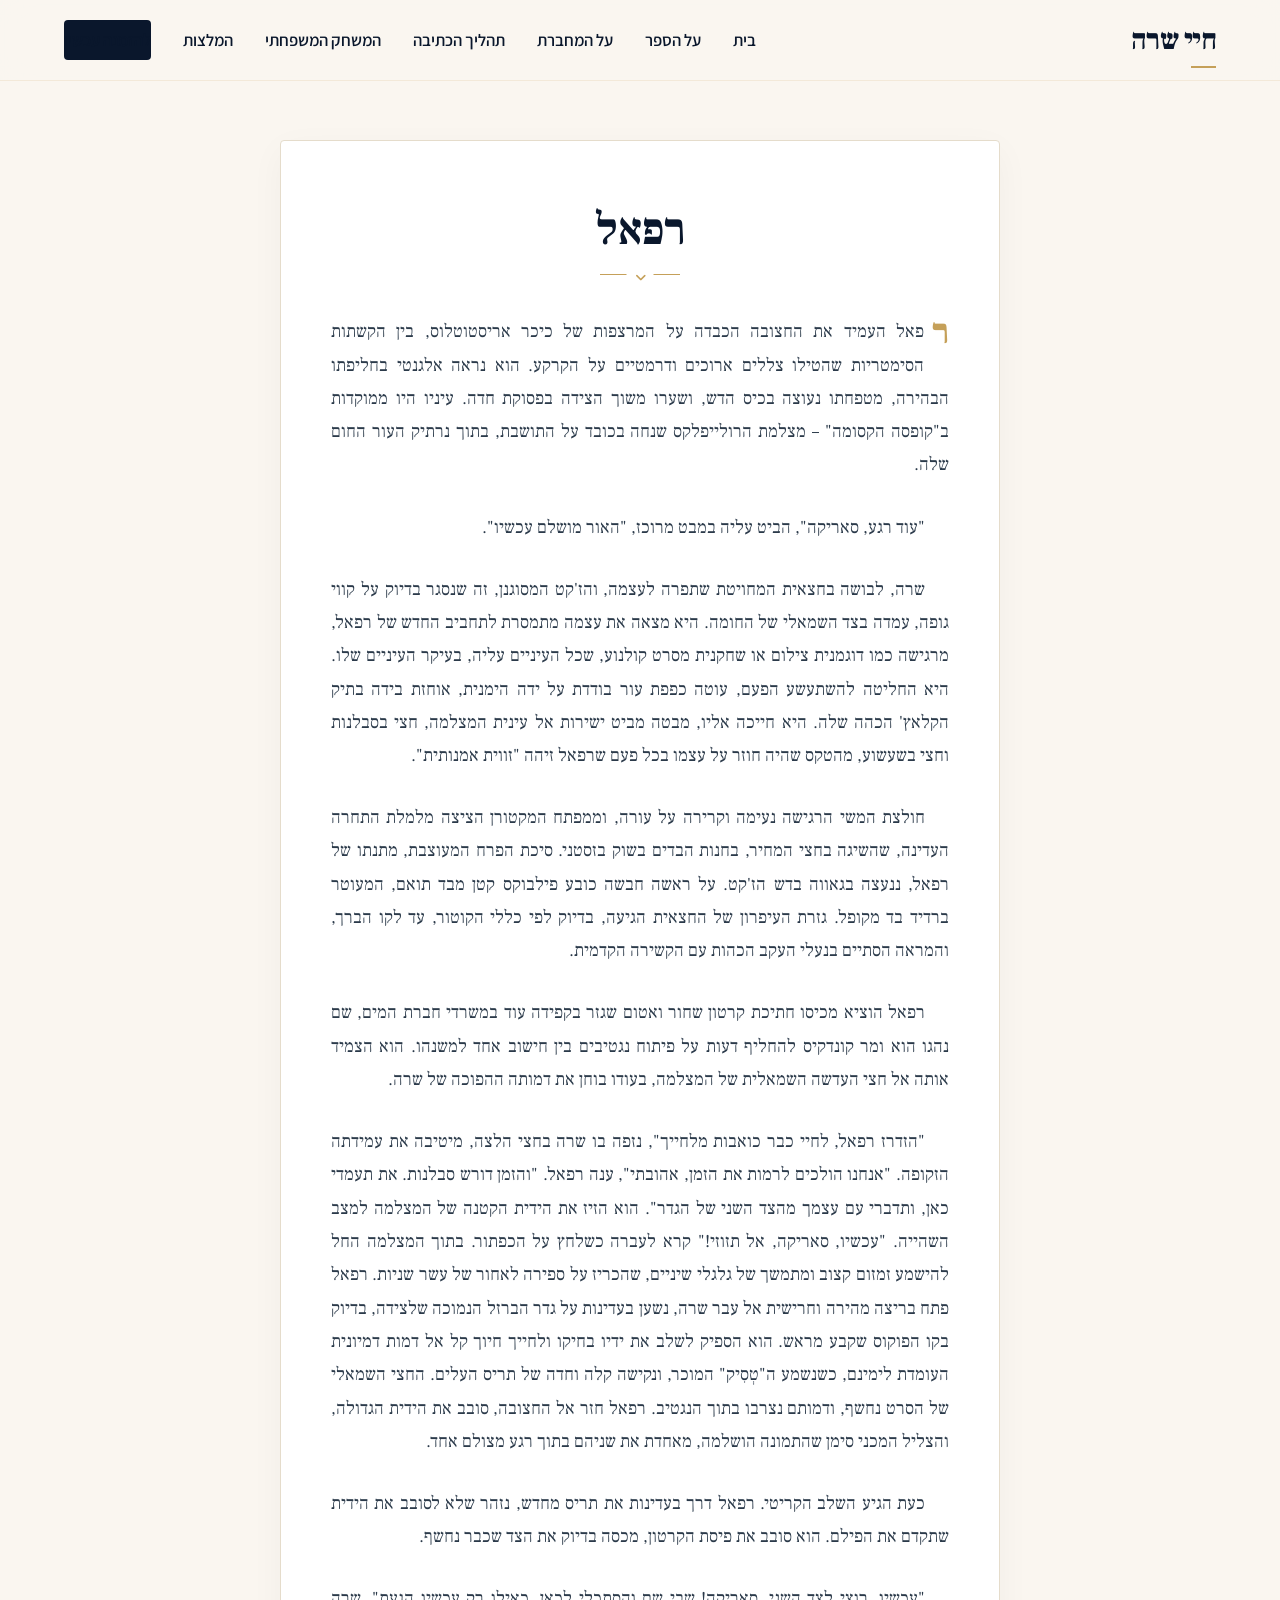
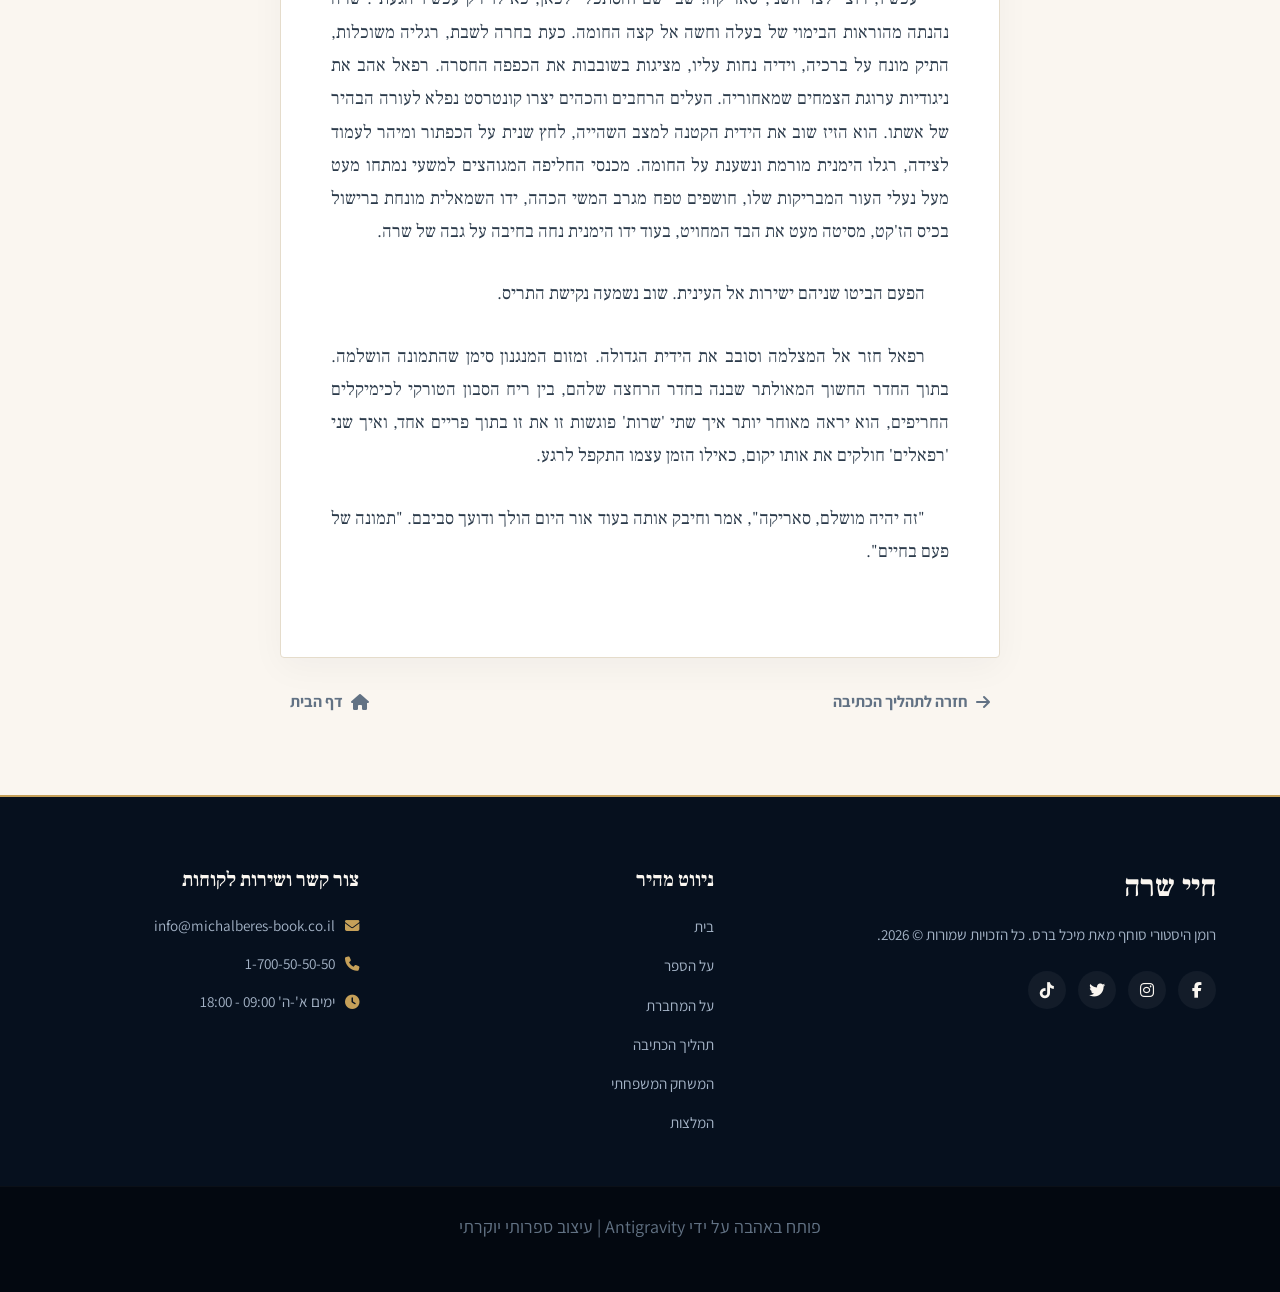
==== commit 192f7282: "Remove Chapter One heading label from chapter reader" ====
--- a/refael-chapter.html
+++ b/refael-chapter.html
@@ -152,7 +152,6 @@
     <main class="chapter-reader-page">
         <div class="chapter-container-book">
             <div class="chapter-title-decor">
-                <span class="chapter-num">Chapter One</span>
                 <h1 class="chapter-title">רפאל</h1>
                 <div class="chapter-decor-line"></div>
             </div>
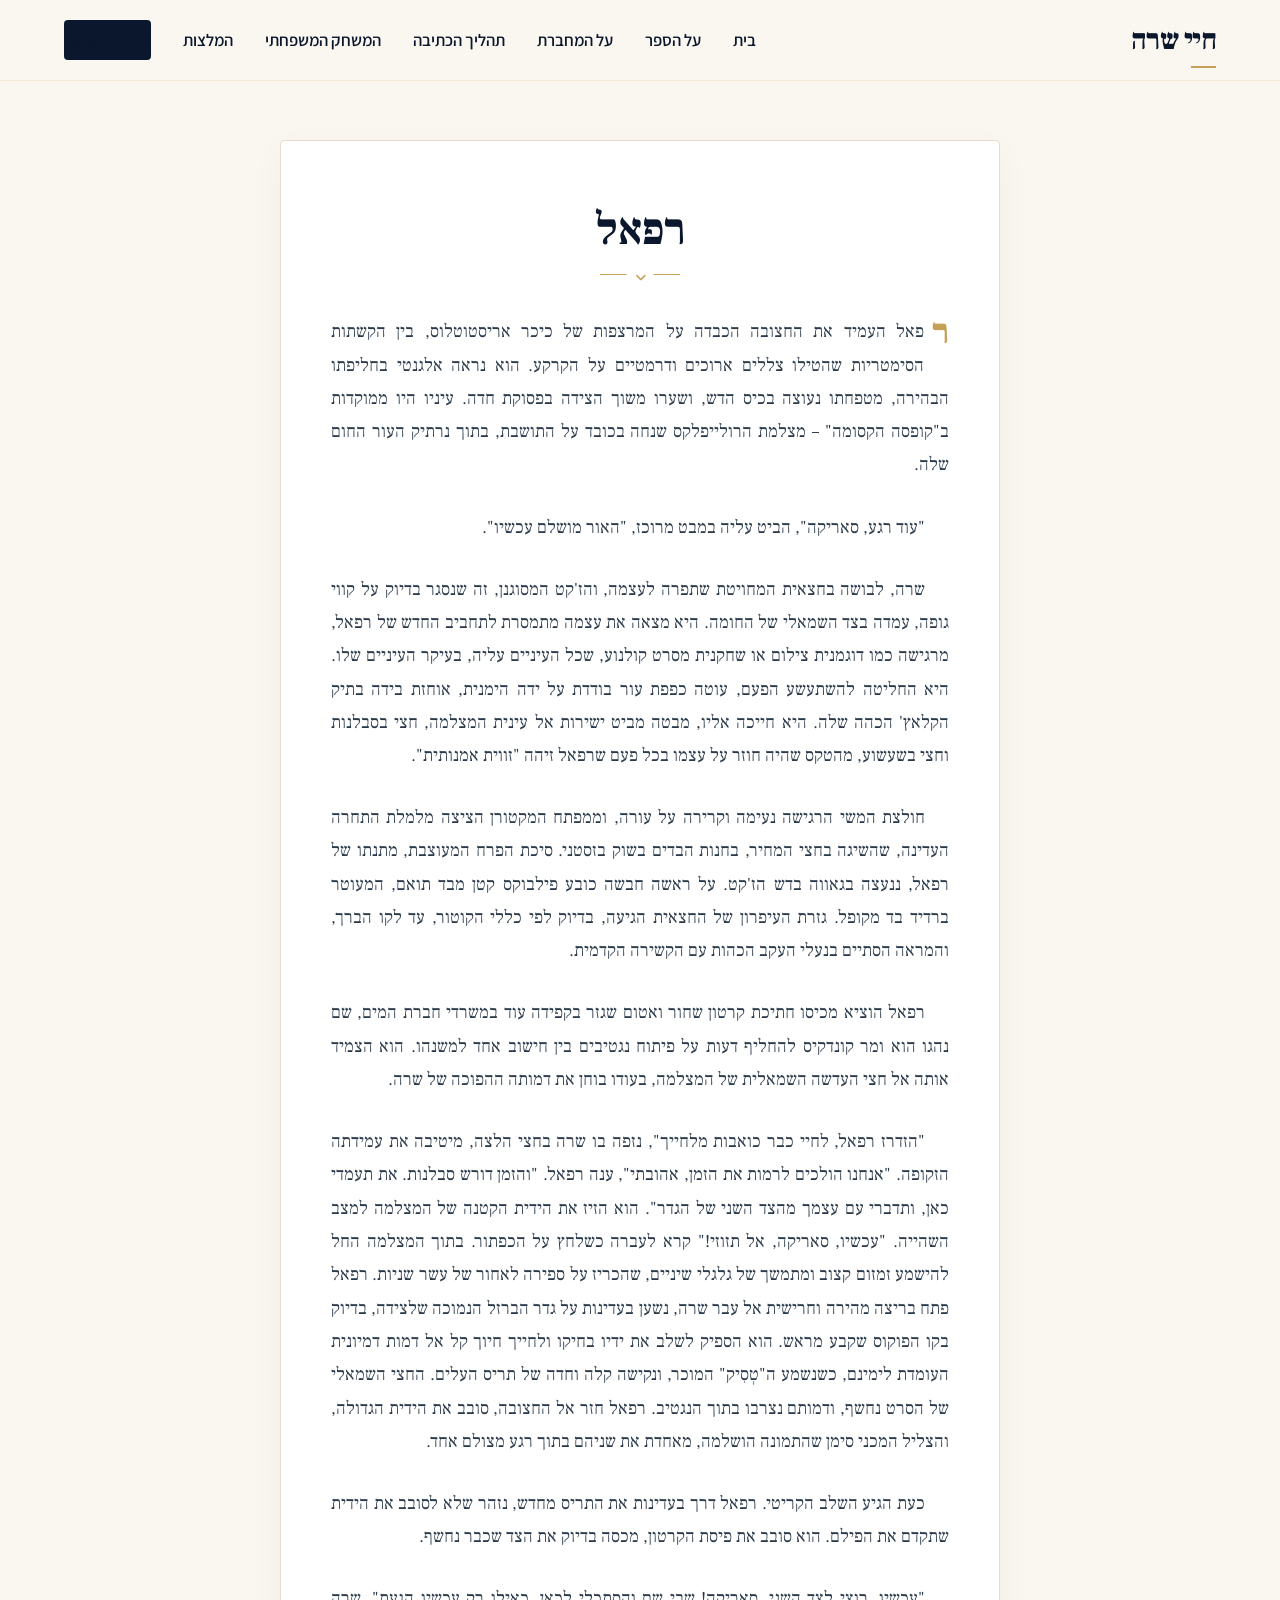
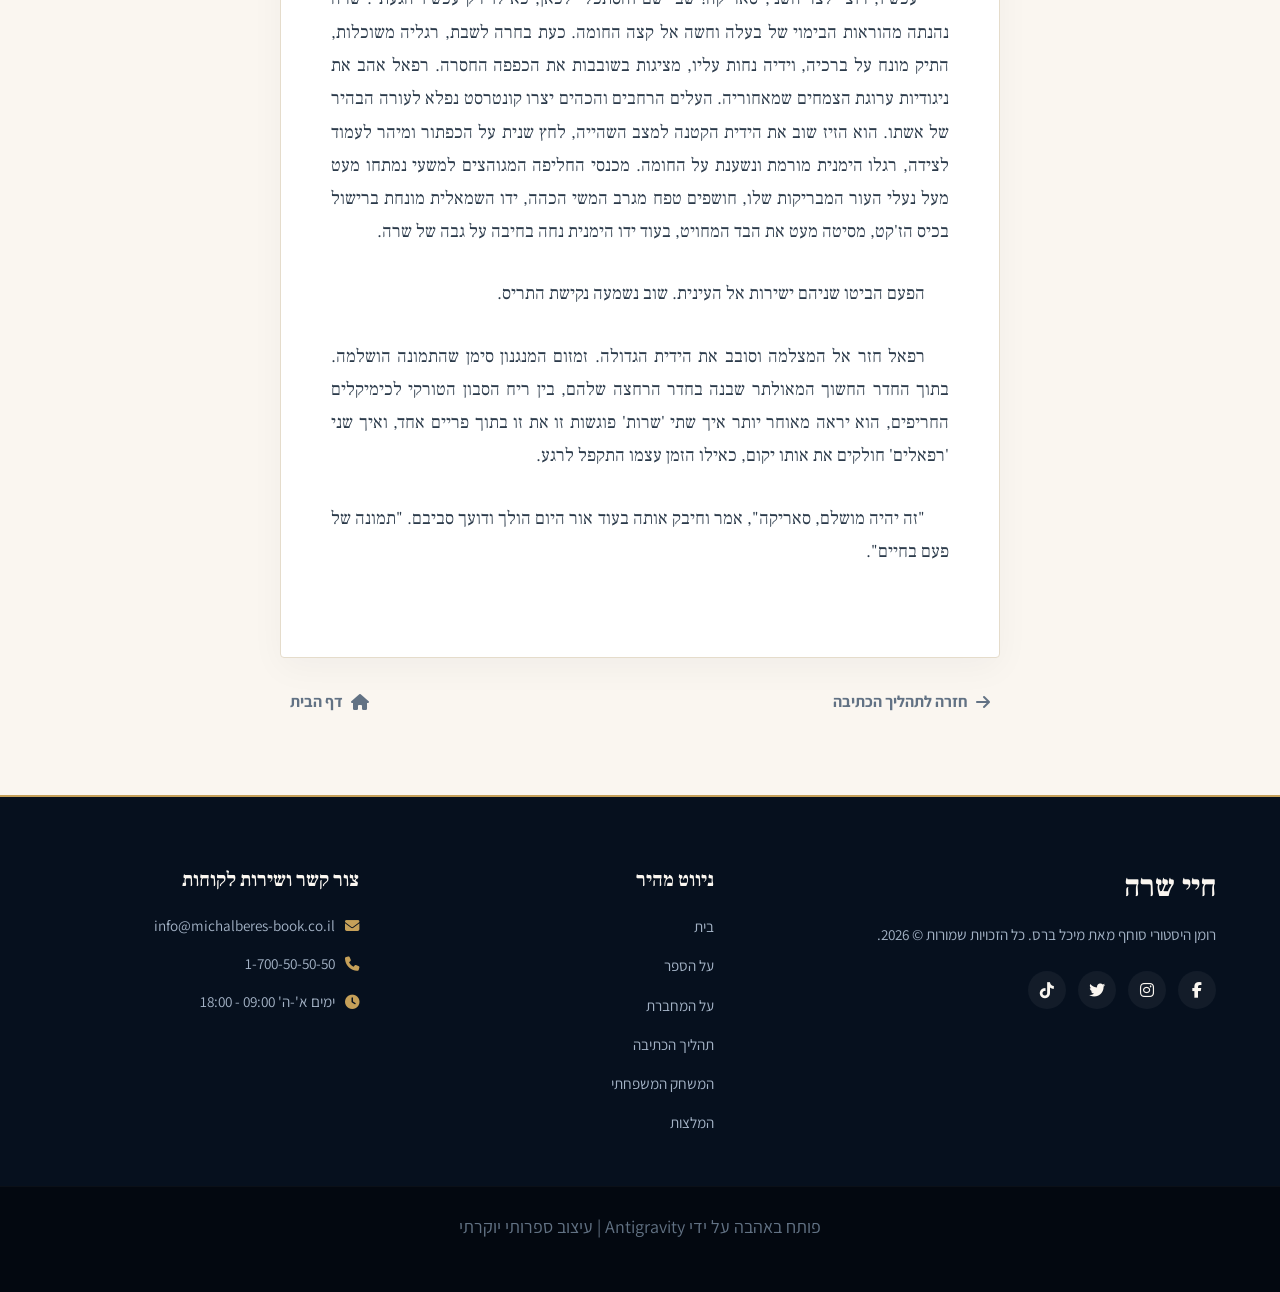
==== commit 9af45ca3: "fix typo in refael-chapter.html: change 'את תריס' to 'את התריס' to match docx" ====
--- a/refael-chapter.html
+++ b/refael-chapter.html
@@ -169,7 +169,7 @@
                 
                 <p>"הזדרז רפאל, לחיי כבר כואבות מלחייך", נזפה בו שרה בחצי הלצה, מיטיבה את עמידתה הזקופה. "אנחנו הולכים לרמות את הזמן, אהובתי", ענה רפאל. "והזמן דורש סבלנות. את תעמדי כאן, ותדברי עם עצמך מהצד השני של הגדר". הוא הזיז את הידית הקטנה של המצלמה למצב השהייה. "עכשיו, סאריקה, אל תזוזי!" קרא לעברה כשלחץ על הכפתור. בתוך המצלמה החל להישמע זמזום קצוב ומתמשך של גלגלי שיניים, שהכריז על ספירה לאחור של עשר שניות. רפאל פתח בריצה מהירה וחרישית אל עבר שרה, נשען בעדינות על גדר הברזל הנמוכה שלצידה, בדיוק בקו הפוקוס שקבע מראש. הוא הספיק לשלב את ידיו בחיקו ולחייך חיוך קל אל דמות דמיונית העומדת לימינם, כשנשמע ה"טְסִיק" המוכר, ונקישה קלה וחדה של תריס העלים. החצי השמאלי של הסרט נחשף, ודמותם נצרבו בתוך הנגטיב. רפאל חזר אל החצובה, סובב את הידית הגדולה, והצליל המכני סימן שהתמונה הושלמה, מאחדת את שניהם בתוך רגע מצולם אחד.</p>
                 
-                <p>כעת הגיע השלב הקריטי. רפאל דרך בעדינות את תריס מחדש, נזהר שלא לסובב את הידית שתקדם את הפילם. הוא סובב את פיסת הקרטון, מכסה בדיוק את הצד שכבר נחשף.</p>
+                <p>כעת הגיע השלב הקריטי. רפאל דרך בעדינות את התריס מחדש, נזהר שלא לסובב את הידית שתקדם את הפילם. הוא סובב את פיסת הקרטון, מכסה בדיוק את הצד שכבר נחשף.</p>
                 
                 <p>"עכשיו, רוצי לצד השני, סאריקה! שבי שם והסתכלי לכאן, כאילו רק עכשיו הגעת". שרה נהנתה מהוראות הבימוי של בעלה וחשה אל קצה החומה. כעת בחרה לשבת, רגליה משוכלות, התיק מונח על ברכיה, וידיה נחות עליו, מציגות בשובבות את הכפפה החסרה. רפאל אהב את ניגודיות ערוגת הצמחים שמאחוריה. העלים הרחבים והכהים יצרו קונטרסט נפלא לעורה הבהיר של אשתו. הוא הזיז שוב את הידית הקטנה למצב השהייה, לחץ שנית על הכפתור ומיהר לעמוד לצידה, רגלו הימנית מורמת ונשענת על החומה. מכנסי החליפה המגוהצים למשעי נמתחו מעט מעל נעלי העור המבריקות שלו, חושפים טפח מגרב המשי הכהה, ידו השמאלית מונחת ברישול בכיס הז'קט, מסיטה מעט את הבד המחויט, בעוד ידו הימנית נחה בחיבה על גבה של שרה.</p>
                 
@@ -182,7 +182,7 @@
         </div>
 
         <div class="reader-back-nav">
-            <a href="writing-process.html"><i class="fa-solid fa-arrow-right"></i> חזרה לתהליך הכתיבה</a>
+            <a href="writing-process.html#case-study"><i class="fa-solid fa-arrow-right"></i> חזרה לתהליך הכתיבה</a>
             <a href="index.html"><i class="fa-solid fa-house"></i> דף הבית</a>
         </div>
     </main>
